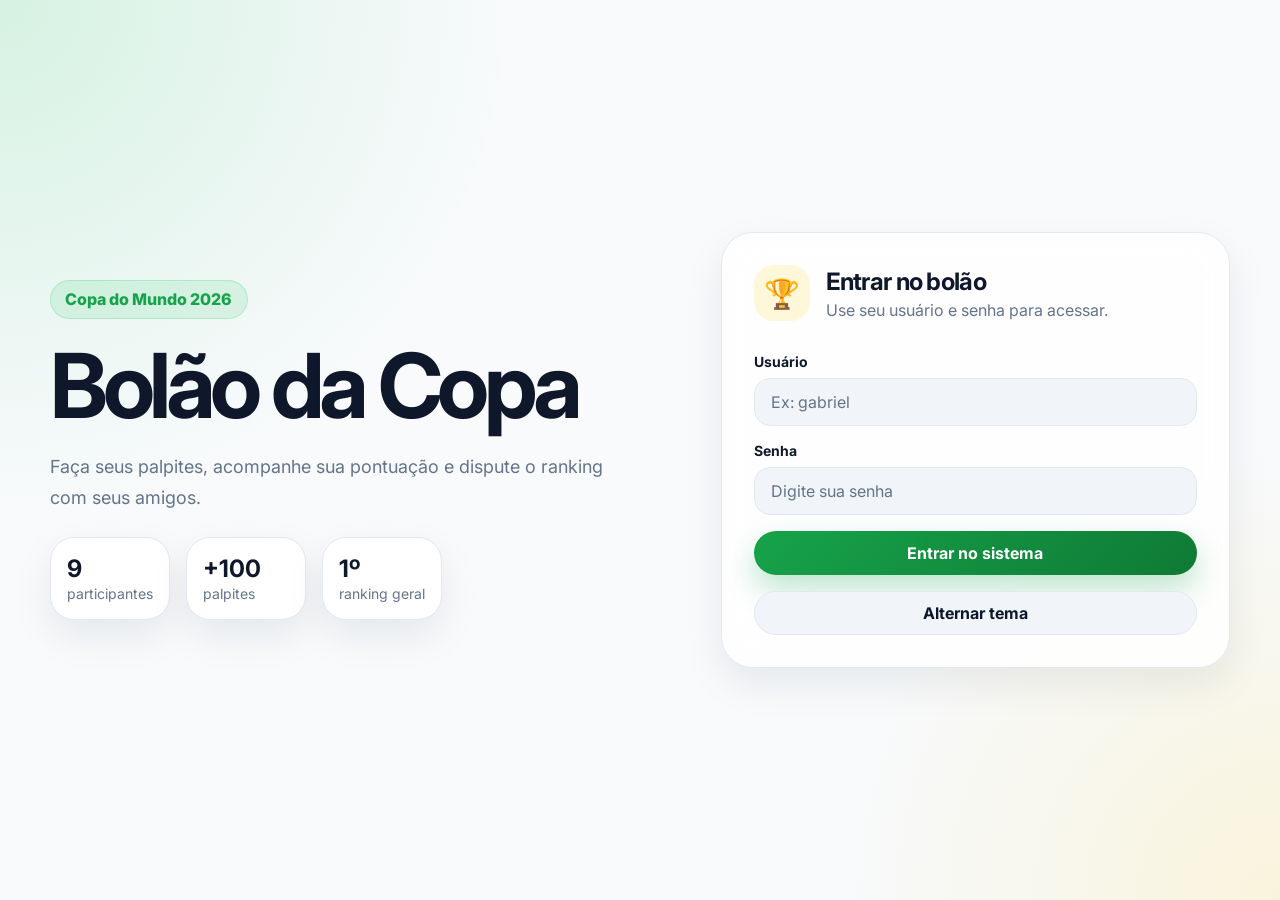
==== index.html @ f04ba02a "feat: cria sistema web do bolao da copa" ====
<!DOCTYPE html>
<html lang="pt-BR">
<head>
  <meta charset="UTF-8" />
  <meta name="viewport" content="width=device-width, initial-scale=1.0" />

  <title>Bolão da Copa | Login</title>

  <link rel="preconnect" href="https://fonts.googleapis.com">
  <link rel="preconnect" href="https://fonts.gstatic.com" crossorigin>
  <link 
    href="https://fonts.googleapis.com/css2?family=Inter:wght@400;500;600;700;800&display=swap" 
    rel="stylesheet"
  >

  <link rel="stylesheet" href="./src/css/base/reset.css">
  <link rel="stylesheet" href="./src/css/base/variables.css">
  <link rel="stylesheet" href="./src/css/base/global.css">

  <link rel="stylesheet" href="./src/css/components/button.css">
  <link rel="stylesheet" href="./src/css/components/form.css">
  <link rel="stylesheet" href="./src/css/components/card.css">

  <link rel="stylesheet" href="./src/css/pages/login.css">
</head>

<body>
  <main class="login-page">
    <section class="login-hero">
      <div class="login-hero__badge">
        Copa do Mundo 2026
      </div>

      <h1 class="login-hero__title">
        Bolão da Copa
      </h1>

      <p class="login-hero__description">
        Faça seus palpites, acompanhe sua pontuação e dispute o ranking com seus amigos.
      </p>

      <div class="login-hero__stats">
        <article>
          <strong>9</strong>
          <span>participantes</span>
        </article>

        <article>
          <strong>+100</strong>
          <span>palpites</span>
        </article>

        <article>
          <strong>1º</strong>
          <span>ranking geral</span>
        </article>
      </div>
    </section>

    <section class="login-card card">
      <div class="login-card__header">
        <span class="login-card__icon">🏆</span>

        <div>
          <h2>Entrar no bolão</h2>
          <p>Use seu usuário e senha para acessar.</p>
        </div>
      </div>

      <form id="loginForm" class="form">
        <div class="form__group">
          <label for="username">Usuário</label>
          <input 
            type="text" 
            id="username" 
            name="username"
            placeholder="Ex: gabriel"
            autocomplete="username"
            required
          >
        </div>

        <div class="form__group">
          <label for="password">Senha</label>
          <input 
            type="password" 
            id="password" 
            name="password"
            placeholder="Digite sua senha"
            autocomplete="current-password"
            required
          >
        </div>

        <p id="loginError" class="form__error">
          Usuário ou senha inválidos.
        </p>

        <button type="submit" class="button button--primary">
          Entrar no sistema
        </button>
      </form>

      <button id="themeToggle" class="button button--ghost login-card__theme-button">
        Alternar tema
      </button>
    </section>
  </main>

  <script type="module" src="./src/js/pages/login-page.js"></script>
</body>
</html>
---- src/css/base/variables.css ----
:root {
  --color-primary: #16a34a;
  --color-primary-dark: #0f7a35;
  --color-secondary: #facc15;

  --color-background: #f8fafc;
  --color-surface: #ffffff;
  --color-surface-soft: #f1f5f9;

  --color-text: #0f172a;
  --color-muted: #64748b;
  --color-border: #e2e8f0;

  --color-danger: #ef4444;
  --color-success: #22c55e;

  --shadow-soft: 0 24px 80px rgba(15, 23, 42, 0.12);
  --shadow-card: 0 16px 40px rgba(15, 23, 42, 0.08);

  --radius-sm: 0.75rem;
  --radius-md: 1rem;
  --radius-lg: 1.5rem;
  --radius-xl: 2rem;

  --font-family: "Inter", system-ui, -apple-system, BlinkMacSystemFont, "Segoe UI", sans-serif;

  --transition-default: 0.2s ease;
}

body.dark-theme {
  --color-primary: #22c55e;
  --color-primary-dark: #16a34a;
  --color-secondary: #facc15;

  --color-background: #020617;
  --color-surface: #0f172a;
  --color-surface-soft: #111827;

  --color-text: #f8fafc;
  --color-muted: #94a3b8;
  --color-border: #1e293b;

  --shadow-soft: 0 24px 80px rgba(0, 0, 0, 0.35);
  --shadow-card: 0 16px 40px rgba(0, 0, 0, 0.28);
}
---- src/css/base/global.css ----
body {
  font-family: var(--font-family);
  background:
    radial-gradient(circle at top left, rgba(34, 197, 94, 0.16), transparent 32rem),
    radial-gradient(circle at bottom right, rgba(250, 204, 21, 0.14), transparent 28rem),
    var(--color-background);
  color: var(--color-text);
  transition:
    background-color var(--transition-default),
    color var(--transition-default);
}

::selection {
  background: var(--color-primary);
  color: #ffffff;
}

.container {
  width: min(1120px, calc(100% - 2rem));
  margin: 0 auto;
}
---- src/css/components/button.css ----
.button {
  min-height: 2.75rem;
  padding: 0 1.25rem;
  border-radius: 999px;
  font-weight: 700;

  display: inline-flex;
  align-items: center;
  justify-content: center;
  gap: 0.5rem;

  line-height: 1;
  text-align: center;
  text-decoration: none;

  transition:
    transform var(--transition-default),
    box-shadow var(--transition-default),
    background-color var(--transition-default),
    color var(--transition-default);
}

.button:hover {
  transform: translateY(-1px);
}

.button--primary {
  background: linear-gradient(135deg, var(--color-primary), var(--color-primary-dark));
  color: #ffffff;
  box-shadow: 0 14px 30px rgba(22, 163, 74, 0.28);
}

.button--primary:hover {
  box-shadow: 0 18px 38px rgba(22, 163, 74, 0.36);
}

.button--ghost {
  background: var(--color-surface-soft);
  color: var(--color-text);
  border: 1px solid var(--color-border);
}

.button--ghost:hover {
  background: var(--color-surface);
}
---- src/css/components/form.css ----
.form {
  display: grid;
  gap: 1rem;
}

.form__group {
  display: grid;
  gap: 0.5rem;
}

.form__group label {
  font-size: 0.875rem;
  font-weight: 700;
  color: var(--color-text);
}

.form__group input {
  width: 100%;
  height: 3rem;
  padding: 0 1rem;
  border-radius: var(--radius-md);
  border: 1px solid var(--color-border);
  background: var(--color-surface-soft);
  color: var(--color-text);
  outline: none;
  transition:
    border-color var(--transition-default),
    box-shadow var(--transition-default),
    background-color var(--transition-default);
}

.form__group input:focus {
  border-color: var(--color-primary);
  box-shadow: 0 0 0 4px rgba(34, 197, 94, 0.16);
}

.form__group input::placeholder {
  color: var(--color-muted);
}

.form__error {
  display: none;
  font-size: 0.875rem;
  font-weight: 600;
  color: var(--color-danger);
}

.form__error.is-visible {
  display: block;
}
---- src/css/components/card.css ----
.card {
  background: rgba(255, 255, 255, 0.82);
  border: 1px solid var(--color-border);
  border-radius: var(--radius-xl);
  box-shadow: var(--shadow-card);
  backdrop-filter: blur(18px);
}

body.dark-theme .card {
  background: rgba(15, 23, 42, 0.82);
}
---- src/css/pages/login.css ----
.login-page {
  min-height: 100vh;
  display: grid;
  grid-template-columns: 1.1fr 0.9fr;
  align-items: center;
  gap: 3rem;
  width: min(1180px, calc(100% - 2rem));
  margin: 0 auto;
  padding: 3rem 0;
}

.login-hero {
  display: grid;
  gap: 1.5rem;
}

.login-hero__badge {
  width: fit-content;
  padding: 0.55rem 0.9rem;
  border-radius: 999px;
  background: rgba(34, 197, 94, 0.12);
  color: var(--color-primary);
  font-weight: 800;
  border: 1px solid rgba(34, 197, 94, 0.2);
}

.login-hero__title {
  font-size: clamp(3rem, 7vw, 6rem);
  line-height: 0.95;
  letter-spacing: -0.06em;
  max-width: 720px;
}

.login-hero__description {
  max-width: 580px;
  font-size: 1.125rem;
  line-height: 1.7;
  color: var(--color-muted);
}

.login-hero__stats {
  display: flex;
  gap: 1rem;
  flex-wrap: wrap;
}

.login-hero__stats article {
  min-width: 120px;
  padding: 1rem;
  border-radius: var(--radius-lg);
  background: var(--color-surface);
  border: 1px solid var(--color-border);
  box-shadow: var(--shadow-card);
}

.login-hero__stats strong {
  display: block;
  font-size: 1.5rem;
}

.login-hero__stats span {
  color: var(--color-muted);
  font-size: 0.875rem;
}

.login-card {
  padding: 2rem;
}

.login-card__header {
  display: flex;
  align-items: center;
  gap: 1rem;
  margin-bottom: 2rem;
}

.login-card__icon {
  width: 3.5rem;
  height: 3.5rem;
  display: grid;
  place-items: center;
  border-radius: 1.25rem;
  background: rgba(250, 204, 21, 0.16);
  font-size: 1.8rem;
}

.login-card__header h2 {
  font-size: 1.5rem;
  letter-spacing: -0.03em;
}

.login-card__header p {
  margin-top: 0.25rem;
  color: var(--color-muted);
}

.login-card__theme-button {
  width: 100%;
  margin-top: 1rem;
}

@media (max-width: 860px) {
  .login-page {
    grid-template-columns: 1fr;
    gap: 2rem;
    padding: 2rem 0;
  }

  .login-hero {
    text-align: center;
    justify-items: center;
  }

  .login-hero__stats {
    justify-content: center;
  }

  .login-card {
    padding: 1.5rem;
  }
}
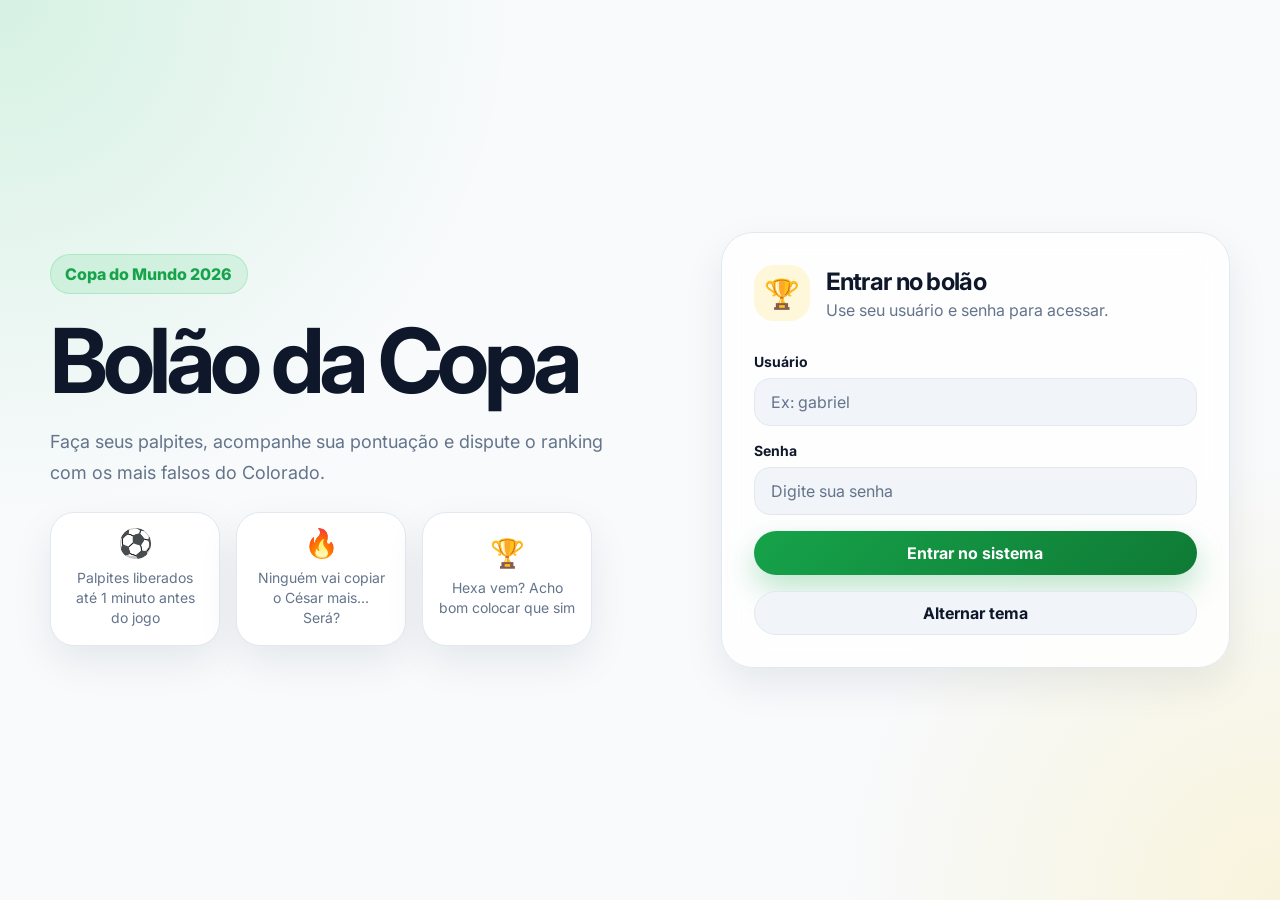
==== commit a9467038: "style: centraliza cards informativos do login" ====
--- a/index.html
+++ b/index.html
@@ -36,23 +36,23 @@
       </h1>
 
       <p class="login-hero__description">
-        Faça seus palpites, acompanhe sua pontuação e dispute o ranking com seus amigos.
+        Faça seus palpites, acompanhe sua pontuação e dispute o ranking com os mais falsos do Colorado.
       </p>
 
       <div class="login-hero__stats">
         <article>
-          <strong>9</strong>
-          <span>participantes</span>
+          <strong>⚽</strong>
+          <span>Palpites liberados até 1 minuto antes do jogo</span>
         </article>
 
         <article>
-          <strong>+100</strong>
-          <span>palpites</span>
+          <strong>🔥</strong>
+          <span>Ninguém vai copiar o César mais... Será?</span>
         </article>
 
         <article>
-          <strong>1º</strong>
-          <span>ranking geral</span>
+          <strong>🏆</strong>
+          <span>Hexa vem? Acho bom colocar que sim</span>
         </article>
       </div>
     </section>
--- a/src/css/pages/login.css
+++ b/src/css/pages/login.css
@@ -45,22 +45,31 @@
 }
 
 .login-hero__stats article {
-  min-width: 120px;
+  width: 170px;
+  min-height: 120px;
   padding: 1rem;
   border-radius: var(--radius-lg);
   background: var(--color-surface);
   border: 1px solid var(--color-border);
   box-shadow: var(--shadow-card);
+
+  display: grid;
+  gap: 0.65rem;
+  align-content: center;
+  justify-items: center;
+  text-align: center;
 }
 
 .login-hero__stats strong {
   display: block;
-  font-size: 1.5rem;
+  font-size: 1.75rem;
+  line-height: 1;
 }
 
 .login-hero__stats span {
   color: var(--color-muted);
   font-size: 0.875rem;
+  line-height: 1.45;
 }
 
 .login-card {
